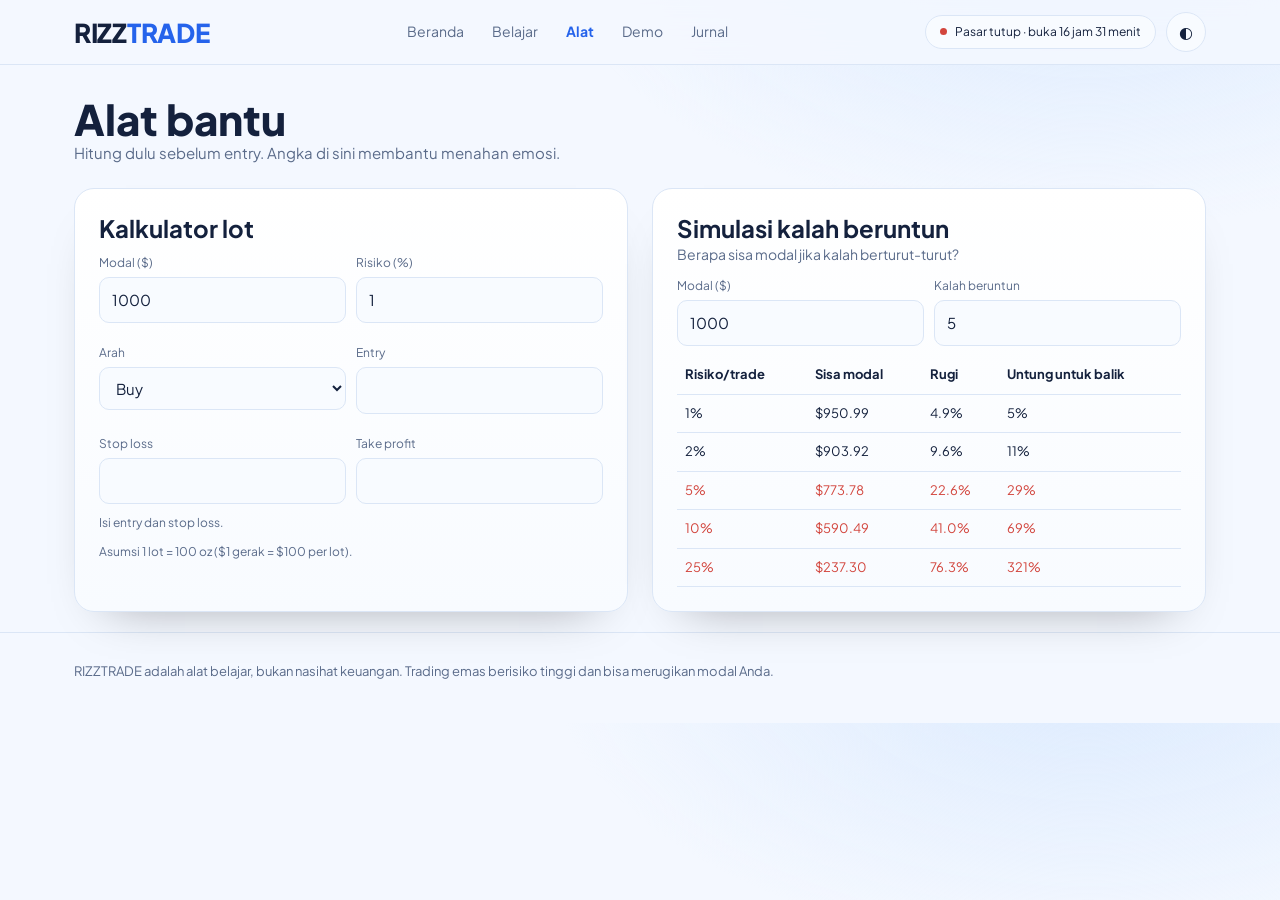
==== rizztrade/alat.html @ ed30cbb8 "Add files via upload" ====
<!DOCTYPE html><html lang="id"><head><meta charset="utf-8"><meta name="viewport" content="width=device-width, initial-scale=1, viewport-fit=cover"><title>Alat · RIZZTRADE</title><link rel="preconnect" href="https://fonts.googleapis.com"><link rel="preconnect" href="https://fonts.gstatic.com" crossorigin><link href="https://fonts.googleapis.com/css2?family=Plus+Jakarta+Sans:wght@400;500;700;800&display=swap" rel="stylesheet"><link rel="stylesheet" href="style.css"></head><body><script src="common.js"></script><main class="w page"><h1>Alat bantu</h1><p class="mu">Hitung dulu sebelum entry. Angka di sini membantu menahan emosi.</p><div class="cols">
<div class="card"><h3>Kalkulator lot</h3><div class="f2"><div><label for="kb">Modal ($)</label><input id="kb" type="number" value="1000"></div><div><label for="kr">Risiko (%)</label><input id="kr" type="number" value="1" step="0.1"></div><div><label for="kd">Arah</label><select id="kd"><option value="1">Buy</option><option value="-1">Sell</option></select></div><div><label for="ke">Entry</label><input id="ke" type="number" step="0.01"></div><div><label for="ks">Stop loss</label><input id="ks" type="number" step="0.01"></div><div><label for="kt">Take profit</label><input id="kt" type="number" step="0.01"></div></div><div id="ko" style="margin-top:10px"></div><div class="note">Asumsi 1 lot = 100 oz ($1 gerak = $100 per lot).</div></div>
<div class="card"><h3>Simulasi kalah beruntun</h3><p class="mu" style="font-size:14px">Berapa sisa modal jika kalah berturut-turut?</p><div class="f2"><div><label for="sm">Modal ($)</label><input id="sm" type="number" value="1000"></div><div><label for="sn">Kalah beruntun</label><input id="sn" type="number" value="5"></div></div><div class="tbl" style="margin-top:10px"><table><thead><tr><th>Risiko/trade</th><th>Sisa modal</th><th>Rugi</th><th>Untung untuk balik</th></tr></thead><tbody id="tb"></tbody></table></div></div></div></main><footer><div class="w">RIZZTRADE adalah alat belajar, bukan nasihat keuangan. Trading emas berisiko tinggi dan bisa merugikan modal Anda.</div></footer><script>const $=i=>document.getElementById(i),f=(n,d=2)=>Number(n).toLocaleString("en-US",{minimumFractionDigits:d,maximumFractionDigits:d});
function kalk(){const B=+$("kb").value,R=+$("kr").value,D=+$("kd").value,E=+$("ke").value,S=+$("ks").value,T=+$("kt").value,o=$("ko");if(!(E&&S)){o.innerHTML='<div class="note">Isi entry dan stop loss.</div>';return}
const sd=(E-S)*D;if(sd<=0){o.innerHTML='<div class="note dn">Stop loss harus di bawah entry untuk Buy, atau di atas entry untuk Sell.</div>';return}
const risk=B*R/100,lot=risk/(sd*100);let h=(R>2?'<div class="note dn">Risiko di atas 2% per trade berbahaya untuk pemula.</div>':'')+`<div class="row"><span>Risiko maksimal</span><b>$${f(risk)}</b></div><div class="row"><span>Jarak stop loss</span><b>$${f(sd)}</b></div><div class="row"><span>Lot disarankan</span><b style="color:var(--ac)">${f(lot)}</b></div>`;
if(T){const td=(T-E)*D;h+=td>0?`<div class="row"><span>Potensi untung</span><b class="up">$${f(td*100*lot)}</b></div><div class="row"><span>Risk : Reward</span><b>1 : ${f(td/sd)}</b></div>`:'<div class="note dn">Take profit di sisi yang salah.</div>'}o.innerHTML=h}
["kb","kr","kd","ke","ks","kt"].forEach(i=>$(i).oninput=kalk);kalk();
function sim(){const M=+$("sm").value,n=+$("sn").value;$("tb").innerHTML=[1,2,5,10,25].map(r=>{const l=M*Math.pow(1-r/100,n),ls=1-l/M;return`<tr class="${r>2?"dn":""}"><td>${r}%</td><td>$${f(l)}</td><td>${f(ls*100,1)}%</td><td>${f((1/(1-ls)-1)*100,0)}%</td></tr>`}).join("")}
["sm","sn"].forEach(i=>$(i).oninput=sim);sim();</script></body></html>
---- rizztrade/style.css ----
:root,[data-theme="light"]{--bg:#f4f8ff;--cd:#fff;--c2:#f8fbff;--bd:#dbe6f6;--tx:#14213d;--mu:#5a6b8a;--ac:#2563eb;--ac2:#1d4ed8;--on:#fff;--up:#0e8a62;--dn:#d2453d;--gr:#e8eefa;--lv:#8a9bbd;--gl:#dbeafe;--hl:#14213d10;color-scheme:light}
[data-theme="dark"]{--bg:#0b1324;--cd:#121c33;--c2:#0e182c;--bd:#25375a;--tx:#eaf1ff;--mu:#9fb0cf;--ac:#60a5fa;--ac2:#3b82f6;--on:#0b1324;--up:#34d399;--dn:#f87171;--gr:#1b2a47;--lv:#7488b0;--gl:#16305a;--hl:#ffffff14;color-scheme:dark}
*{box-sizing:border-box;margin:0}
html{scroll-behavior:smooth;scroll-padding-top:76px}
body{background:radial-gradient(900px 500px at 85% -10%,var(--gl),transparent 60%),var(--bg);color:var(--tx);font:15px/1.65 'Plus Jakarta Sans',system-ui,sans-serif;padding-bottom:env(safe-area-inset-bottom);transition:background .3s,color .3s}
.w{max-width:1180px;margin:0 auto;padding:0 24px}
header{position:sticky;top:0;z-index:5;backdrop-filter:blur(14px);background:color-mix(in srgb,var(--bg) 82%,transparent);border-bottom:1px solid var(--bd);padding-top:env(safe-area-inset-top)}
header .w{display:flex;align-items:center;justify-content:space-between;height:64px;gap:14px}
.sr{font-family:'Plus Jakarta Sans',system-ui,sans-serif}
.logo{font:800 26px 'Plus Jakarta Sans',system-ui,sans-serif;letter-spacing:-.01em}.logo i{font-style:normal;color:var(--ac)}
nav{display:flex;gap:28px;font-size:14px}nav a{color:var(--mu);text-decoration:none}nav a:hover{color:var(--ac)}
.hr{display:flex;gap:10px;align-items:center}
.pill{font-size:12px;border:1px solid var(--bd);border-radius:99px;padding:6px 14px;display:flex;gap:8px;align-items:center;background:var(--c2)}
.dot{width:7px;height:7px;border-radius:50%;background:var(--dn)}.dot.on{background:var(--up)}
button{font:inherit;color:var(--tx);cursor:pointer}
.btn{background:linear-gradient(135deg,var(--ac),var(--ac2));color:var(--on);border:0;border-radius:12px;min-height:46px;padding:0 22px;font-size:14px;font-weight:700}
.btn:disabled{opacity:.6}
.chip{background:transparent;border:1px solid var(--bd);border-radius:99px;padding:0 16px;min-height:36px;font-size:13px;font-weight:700}
.chip.on{background:var(--ac);border-color:var(--ac);color:var(--on)}
.ic{width:40px;height:40px;border-radius:50%;border:1px solid var(--bd);background:var(--c2);font-size:16px}
.top{padding:36px 0 0;display:flex;justify-content:space-between;align-items:flex-end;gap:24px;flex-wrap:wrap}
h1{font:800 clamp(34px,5vw,48px)/1.05 'Plus Jakarta Sans',system-ui,sans-serif;max-width:16ch}
.steps{display:flex;gap:28px;flex-wrap:wrap}.st{display:flex;gap:12px;align-items:center}.st b{font:600 30px/1 'Plus Jakarta Sans',system-ui,sans-serif;color:var(--ac)}.st div{font-size:14px;font-weight:700}.st span{display:block;font-size:12px;font-weight:400;color:var(--mu)}
.grid{display:grid;grid-template-columns:1fr 360px;gap:24px;padding:28px 0 20px}
.card{background:linear-gradient(180deg,var(--cd),var(--c2));border:1px solid var(--bd);border-radius:20px;padding:24px;box-shadow:0 24px 50px -34px #0006}
.col{display:flex;flex-direction:column;gap:24px}
.bar{display:flex;justify-content:space-between;align-items:flex-end;flex-wrap:wrap;gap:12px;margin-bottom:16px}
.price{font:800 46px/1 'Plus Jakarta Sans',system-ui,sans-serif;color:var(--ac)}.mu{color:var(--mu)}.up{color:var(--up)}.dn{color:var(--dn)}
.tf{display:flex;gap:6px;flex-wrap:wrap}
canvas{width:100%;height:340px;display:block;cursor:crosshair;touch-action:pan-y}
.leg{display:flex;gap:18px;flex-wrap:wrap;font-size:12px;color:var(--mu);margin-top:12px}.leg span:before{content:"";display:inline-block;width:10px;height:10px;border-radius:2px;background:var(--c);margin-right:7px}
.info{border-top:1px solid var(--bd);margin-top:14px;padding-top:14px;min-height:96px}.info b{font:600 22px 'Plus Jakarta Sans',system-ui,sans-serif;display:block}.ohlc{font-size:13px;color:var(--mu);margin:2px 0 4px}
h2{font:800 clamp(28px,4vw,38px)/1.15 'Plus Jakarta Sans',system-ui,sans-serif}
h3{font:700 24px 'Plus Jakarta Sans',system-ui,sans-serif}
.row{display:flex;justify-content:space-between;font-size:14px;padding:9px 0;border-bottom:1px solid var(--bd)}.row span{color:var(--mu)}
.big{font:800 46px/1 'Plus Jakarta Sans',system-ui,sans-serif}
.meter{height:8px;border-radius:99px;background:var(--gr);margin:10px 0 12px}.meter i{display:block;height:8px;border-radius:99px;background:linear-gradient(90deg,var(--ac2),var(--up));width:62%}
.tag{font-size:11px;color:var(--mu);border:1px solid var(--bd);border-radius:99px;padding:3px 10px}
.note{font-size:12px;color:var(--mu);line-height:1.55;margin-top:10px}
label{display:block;font-size:12px;color:var(--mu);margin:10px 0 4px}
input,textarea{width:100%;background:var(--c2);border:1px solid var(--bd);border-radius:10px;padding:10px 12px;color:var(--tx);font:inherit}
input:focus,textarea:focus,button:focus-visible,summary:focus-visible{outline:2px solid var(--ac);outline-offset:2px}
.f2{display:grid;grid-template-columns:1fr 1fr;gap:10px}
section{padding:44px 0}
.g4{display:grid;gap:16px;grid-template-columns:repeat(auto-fit,minmax(240px,1fr));margin-top:22px}
.g4 .card{padding:20px}.g4 p{color:var(--mu);font-size:14px;margin-top:4px}
dialog{background:var(--cd);color:var(--tx);border:1px solid var(--bd);border-radius:20px;padding:24px;width:min(440px,92vw)}dialog::backdrop{background:#0008}select{width:100%;background:var(--c2);border:1px solid var(--bd);border-radius:10px;padding:10px 12px;color:var(--tx);font:inherit}
footer{border-top:1px solid var(--bd);padding:28px 0 40px;color:var(--mu);font-size:13px}
@media(max-width:900px){.grid{grid-template-columns:1fr}header{backdrop-filter:none}nav{position:fixed;left:0;right:0;bottom:0;z-index:9;justify-content:space-around;gap:0;background:var(--cd);border-top:1px solid var(--bd);padding:8px 0 calc(8px + env(safe-area-inset-bottom))}nav a{padding:8px 14px;font-size:13px}body{padding-bottom:76px}canvas{height:280px}.price{font-size:38px}.card{padding:18px}}
@media(prefers-reduced-motion:reduce){html{scroll-behavior:auto}body{transition:none}}

nav a.cur{color:var(--ac);font-weight:700}
.ban{display:flex;justify-content:space-between;align-items:center;gap:12px;text-decoration:none;color:inherit;margin-top:24px;padding:18px 22px}.ban span{display:block;font-size:13px;color:var(--mu)}.ban .go{color:var(--ac);white-space:nowrap}
.page{padding:32px 24px 20px}.page h1{max-width:none;font-size:clamp(30px,5vw,42px)}
details.ls{background:var(--cd);border:1px solid var(--bd);border-radius:16px;padding:0 20px;margin:12px 0}details.ls summary{cursor:pointer;padding:18px 0;font-weight:700;font-size:17px;list-style:none;display:flex;gap:12px;align-items:center}details.ls summary::-webkit-details-marker{display:none}details.ls[open] summary{color:var(--ac)}
.n{width:30px;height:30px;border-radius:50%;background:var(--ac);color:var(--on);display:inline-flex;align-items:center;justify-content:center;font-size:14px;flex:none}
.bd{padding:0 0 16px;line-height:1.75}.bd p{margin:0 0 10px}.bd dt{font-weight:700;margin-top:8px}.bd dd{margin:0;color:var(--mu)}
.tbl{overflow-x:auto}table{width:100%;border-collapse:collapse;font-size:13px}td,th{padding:8px;border-bottom:1px solid var(--bd);text-align:left;white-space:nowrap}
.cols{display:grid;gap:24px;grid-template-columns:repeat(auto-fit,minmax(320px,1fr));margin-top:22px}

.opt{display:block;width:100%;text-align:left;background:var(--c2);border:1px solid var(--bd);border-radius:12px;padding:12px 14px;margin:8px 0;font-size:14px}
.opt.ok{border-color:var(--up);background:color-mix(in srgb,var(--up) 14%,var(--cd))}.opt.no{border-color:var(--dn);background:color-mix(in srgb,var(--dn) 14%,var(--cd))}
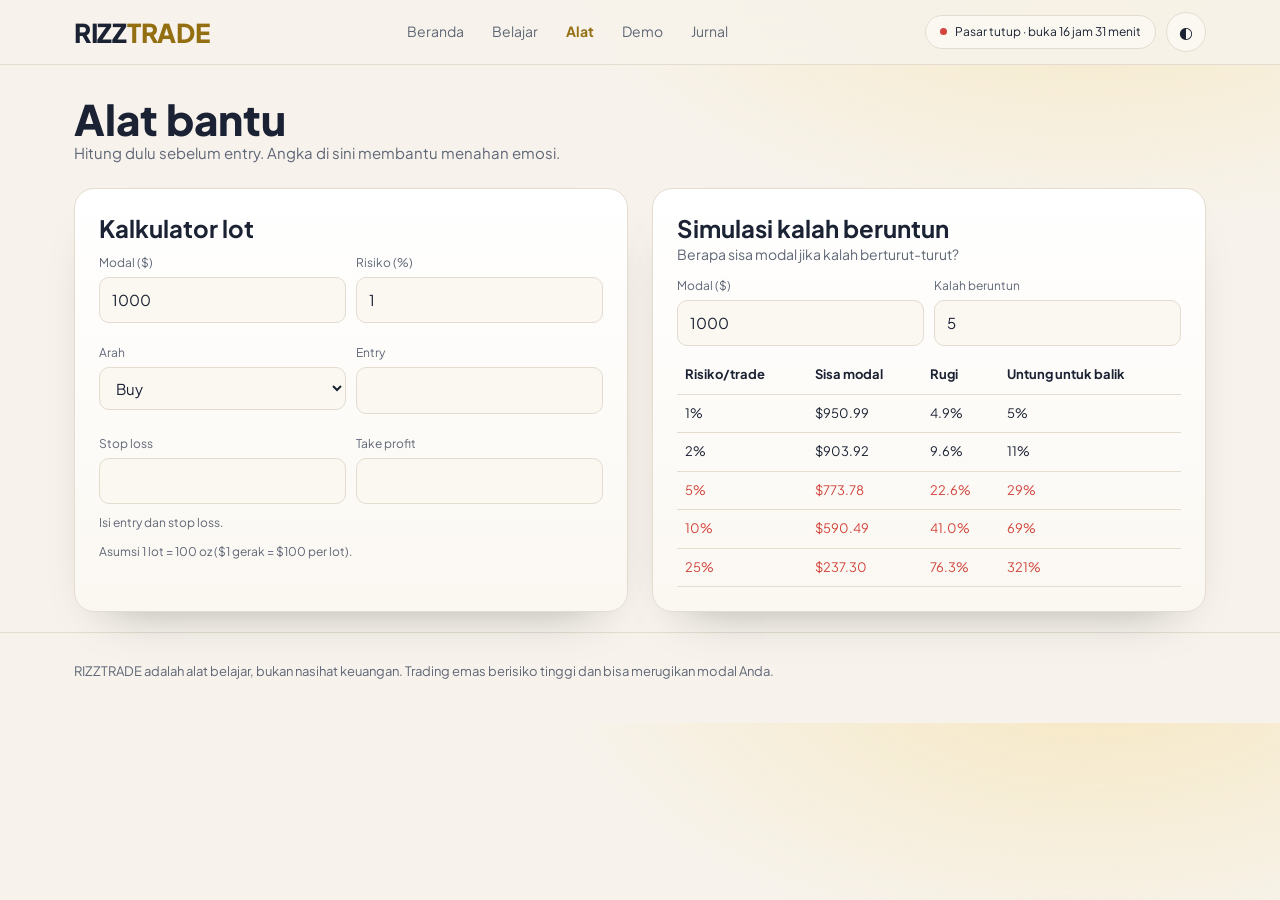
==== commit fe90238e: "Add files via upload" ====
--- a/rizztrade/alat.html
+++ b/rizztrade/alat.html
@@ -1,4 +1,4 @@
-<!DOCTYPE html><html lang="id"><head><meta charset="utf-8"><meta name="viewport" content="width=device-width, initial-scale=1, viewport-fit=cover"><title>Alat · RIZZTRADE</title><link rel="preconnect" href="https://fonts.googleapis.com"><link rel="preconnect" href="https://fonts.gstatic.com" crossorigin><link href="https://fonts.googleapis.com/css2?family=Plus+Jakarta+Sans:wght@400;500;700;800&display=swap" rel="stylesheet"><link rel="stylesheet" href="style.css"></head><body><script src="common.js"></script><main class="w page"><h1>Alat bantu</h1><p class="mu">Hitung dulu sebelum entry. Angka di sini membantu menahan emosi.</p><div class="cols">
+<!DOCTYPE html><html lang="id"><head><meta charset="utf-8"><meta name="viewport" content="width=device-width, initial-scale=1, viewport-fit=cover"><title>Alat · RIZZTRADE</title><link rel="preconnect" href="https://fonts.googleapis.com"><link rel="preconnect" href="https://fonts.gstatic.com" crossorigin><link href="https://fonts.googleapis.com/css2?family=Plus+Jakarta+Sans:wght@400;500;700;800&display=swap" rel="stylesheet"><link rel="stylesheet" href="style.css"><script src="theme.js"></script></head><body><script src="common.js"></script><main class="w page"><h1>Alat bantu</h1><p class="mu">Hitung dulu sebelum entry. Angka di sini membantu menahan emosi.</p><div class="cols">
 <div class="card"><h3>Kalkulator lot</h3><div class="f2"><div><label for="kb">Modal ($)</label><input id="kb" type="number" value="1000"></div><div><label for="kr">Risiko (%)</label><input id="kr" type="number" value="1" step="0.1"></div><div><label for="kd">Arah</label><select id="kd"><option value="1">Buy</option><option value="-1">Sell</option></select></div><div><label for="ke">Entry</label><input id="ke" type="number" step="0.01"></div><div><label for="ks">Stop loss</label><input id="ks" type="number" step="0.01"></div><div><label for="kt">Take profit</label><input id="kt" type="number" step="0.01"></div></div><div id="ko" style="margin-top:10px"></div><div class="note">Asumsi 1 lot = 100 oz ($1 gerak = $100 per lot).</div></div>
 <div class="card"><h3>Simulasi kalah beruntun</h3><p class="mu" style="font-size:14px">Berapa sisa modal jika kalah berturut-turut?</p><div class="f2"><div><label for="sm">Modal ($)</label><input id="sm" type="number" value="1000"></div><div><label for="sn">Kalah beruntun</label><input id="sn" type="number" value="5"></div></div><div class="tbl" style="margin-top:10px"><table><thead><tr><th>Risiko/trade</th><th>Sisa modal</th><th>Rugi</th><th>Untung untuk balik</th></tr></thead><tbody id="tb"></tbody></table></div></div></div></main><footer><div class="w">RIZZTRADE adalah alat belajar, bukan nasihat keuangan. Trading emas berisiko tinggi dan bisa merugikan modal Anda.</div></footer><script>const $=i=>document.getElementById(i),f=(n,d=2)=>Number(n).toLocaleString("en-US",{minimumFractionDigits:d,maximumFractionDigits:d});
 function kalk(){const B=+$("kb").value,R=+$("kr").value,D=+$("kd").value,E=+$("ke").value,S=+$("ks").value,T=+$("kt").value,o=$("ko");if(!(E&&S)){o.innerHTML='<div class="note">Isi entry dan stop loss.</div>';return}
--- a/rizztrade/style.css
+++ b/rizztrade/style.css
@@ -1,6 +1,9 @@
 
-:root,[data-theme="light"]{--bg:#f4f8ff;--cd:#fff;--c2:#f8fbff;--bd:#dbe6f6;--tx:#14213d;--mu:#5a6b8a;--ac:#2563eb;--ac2:#1d4ed8;--on:#fff;--up:#0e8a62;--dn:#d2453d;--gr:#e8eefa;--lv:#8a9bbd;--gl:#dbeafe;--hl:#14213d10;color-scheme:light}
-[data-theme="dark"]{--bg:#0b1324;--cd:#121c33;--c2:#0e182c;--bd:#25375a;--tx:#eaf1ff;--mu:#9fb0cf;--ac:#60a5fa;--ac2:#3b82f6;--on:#0b1324;--up:#34d399;--dn:#f87171;--gr:#1b2a47;--lv:#7488b0;--gl:#16305a;--hl:#ffffff14;color-scheme:dark}
+[data-theme="zamrud"]{--bg:#0a110f;--cd:#15241f;--c2:#101b18;--bd:#25382f;--tx:#f1ebdd;--mu:#9aa89f;--ac:#d9c28b;--ac2:#a98f4f;--on:#1a1305;--up:#46c496;--dn:#dd6a55;--gr:#1b2b25;--lv:#6f8f83;--gl:#16302a;--hl:#ffffff14;color-scheme:dark}
+:root,[data-theme="gading"]{--bg:#f7f3ec;--cd:#fff;--c2:#fbf8f2;--bd:#e3dccf;--tx:#1b2233;--mu:#5f6676;--ac:#946f12;--ac2:#7d5c0b;--on:#fff;--up:#0e8a62;--dn:#d2453d;--gr:#ece6da;--lv:#8a93a8;--gl:#f6e7bf;--hl:#1b223310;color-scheme:light}
+[data-theme="hitam"]{--bg:#000;--cd:#0d0d0d;--c2:#141414;--bd:#2b2b2b;--tx:#ececec;--mu:#a0a0a0;--ac:#e5b94e;--ac2:#b8912f;--on:#1a1305;--up:#2ecc71;--dn:#ff5252;--gr:#1c1c1c;--lv:#6d6d6d;--gl:#1a1405;--hl:#ffffff14;color-scheme:dark}
+[data-theme="biru"]{--bg:#0a1020;--cd:#141e35;--c2:#0f182b;--bd:#26324d;--tx:#f2eee6;--mu:#9ba6bd;--ac:#e0bf7a;--ac2:#b99a52;--on:#1a1305;--up:#4cc9a0;--dn:#f0716b;--gr:#1a2540;--lv:#6b7ea6;--gl:#18264a;--hl:#ffffff14;color-scheme:dark}
+
 *{box-sizing:border-box;margin:0}
 html{scroll-behavior:smooth;scroll-padding-top:76px}
 body{background:radial-gradient(900px 500px at 85% -10%,var(--gl),transparent 60%),var(--bg);color:var(--tx);font:15px/1.65 'Plus Jakarta Sans',system-ui,sans-serif;padding-bottom:env(safe-area-inset-bottom);transition:background .3s,color .3s}
@@ -61,3 +64,9 @@
 
 .opt{display:block;width:100%;text-align:left;background:var(--c2);border:1px solid var(--bd);border-radius:12px;padding:12px 14px;margin:8px 0;font-size:14px}
 .opt.ok{border-color:var(--up);background:color-mix(in srgb,var(--up) 14%,var(--cd))}.opt.no{border-color:var(--dn);background:color-mix(in srgb,var(--dn) 14%,var(--cd))}
+
+a.chip{display:inline-flex;align-items:center;text-decoration:none;color:var(--tx)}
+.mt{display:grid;grid-template-columns:210px 1fr 290px;gap:16px;margin-top:20px;align-items:start}
+.sell,.buy{flex:1;border:0;border-radius:10px;min-height:56px;font-weight:700;display:flex;flex-direction:column;align-items:center;justify-content:center;color:var(--on)}.sell{background:var(--dn)}.buy{background:var(--up)}
+@media(max-width:900px){.mt{grid-template-columns:1fr}.mt .ch{order:-1}}
+@media(max-width:600px){.w{padding:0 16px}.page{padding:24px 16px 12px}.logo{font-size:22px}.pill{font-size:11px;padding:4px 10px;max-width:44vw;white-space:nowrap;overflow:hidden;text-overflow:ellipsis}input,select,textarea{font-size:16px}.chip{min-height:40px}.top{align-items:flex-start}.steps{gap:16px}.card{padding:16px}h1{font-size:32px}}
